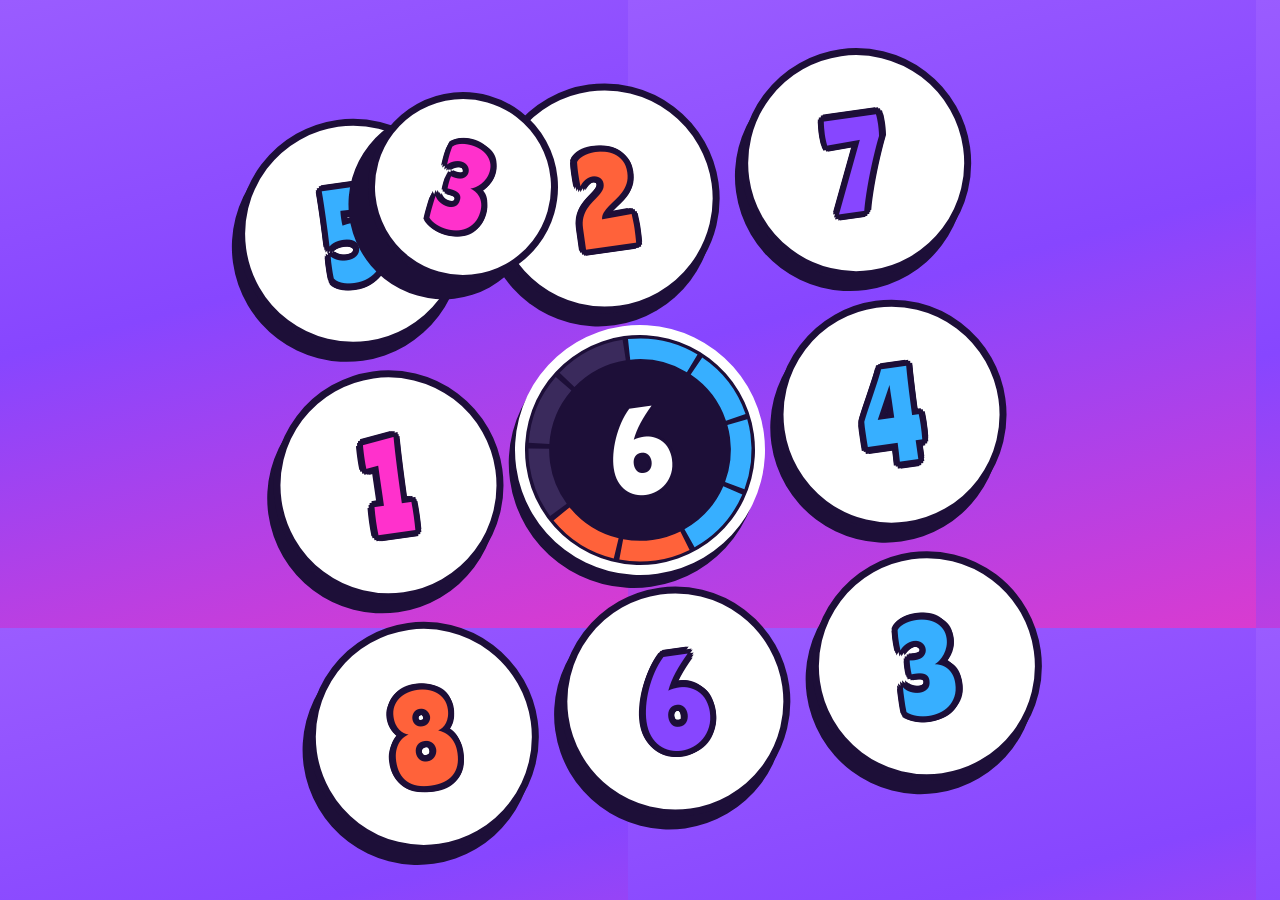
==== promo/thumbnail.html @ 8e52f936 "Add Poki build, store thumbnail and connected journey road - tools/build.js packages the game for Po" ====
<!DOCTYPE html>
<html lang="en">
<head>
    <meta charset="UTF-8">
    <!-- Store thumbnail scene. Open at 628×628 (device scale 2) and screenshot the viewport.
         Poki rules: square, full-bleed, no text, no borders, one clear subject, strong contrast. -->
    <title>Plus 9 thumbnail</title>
    <link rel="stylesheet" href="../styles.css">
    <style>
        html, body { width: 628px; height: 628px; margin: 0; padding: 0; overflow: hidden; }
        body { display: block; background: var(--bg); }
        :root { --cell: 230px; --gap: 24px; }

        /* the board, close up and slightly turned so it reads as a sticker toy */
        .board {
            position: absolute;
            left: 50%;
            top: 50%;
            transform: translate(-50%, -50%) rotate(-8deg);
        }
        .tile { cursor: default; }
        .tile, .tile:hover { transform: none; box-shadow: -8px 12px 0 var(--ink); border-width: 7px; }
        .well { box-shadow: 0 0 0 10px var(--paper), -8px 12px 0 10px var(--ink); }
        .well .well-sum { font-size: calc(var(--cell) * 0.46); margin-top: 0; }

        /* the tile in flight towards the well */
        .flying {
            position: absolute;
            left: 368px;
            top: 92px;
            width: 190px;
            height: 190px;
            font-size: 104px;
            transform: rotate(16deg);
            box-shadow: -14px 22px 0 var(--ink) !important;
            z-index: 3;
        }
    </style>
</head>
<body data-theme="grape">
    <div class="board" id="board"></div>
    <button class="tile flying" style="--tile: #ff31cc; --o: 6px">3</button>

    <script>
        // same ring drawing as the game: 9 segments, 6 filled by the tiles already played
        const board = document.getElementById('board')
        const values = [[5, '#37afff'], [2, '#ff623a'], [7, '#8746ff'], [1, '#ff31cc'], null, [4, '#37afff'], [8, '#ff623a'], [6, '#8746ff'], [3, '#37afff']]
        for (const v of values) {
            if (!v) {
                const well = document.createElement('div')
                well.className = 'well'
                const n = 9, r = 44, c = 2 * Math.PI * r, gap = 2.2, seg = c / n - gap
                const fill = ['#37afff', '#37afff', '#37afff', '#37afff', '#ff623a', '#ff623a']
                let arcs = ''
                for (let i = 0; i < n; i++) {
                    const color = fill[i] || '#3a2a5c'
                    arcs += `<circle cx="50" cy="50" r="${r}" fill="none" stroke="${color}" stroke-width="9" stroke-dasharray="${seg} ${c - seg}" stroke-dashoffset="${-(i * c / n) + c / 4 - gap / 2}" />`
                }
                well.innerHTML = `<svg class="ring" viewBox="0 0 100 100">${arcs}</svg><span class="well-sum outline">6</span>`
                board.appendChild(well)
                continue
            }
            const tile = document.createElement('button')
            tile.className = 'tile'
            tile.style.setProperty('--tile', v[1])
            tile.textContent = v[0]
            board.appendChild(tile)
        }
    </script>
</body>
</html>
---- styles.css ----
/* Fonts are bundled (SIL Open Font License, see fonts/) so the game makes no external requests.
   Baloo 2 is a variable font: one file covers weights 500–700. */
@font-face {
    font-family: 'Ranchers';
    font-style: normal;
    font-weight: 400;
    font-display: swap;
    src: url(fonts/ranchers-latin.woff2) format('woff2');
    unicode-range: U+0000-00FF, U+0131, U+0152-0153, U+02BB-02BC, U+02C6, U+02DA, U+02DC, U+0304, U+0308, U+0329, U+2000-206F, U+20AC, U+2122, U+2191, U+2193, U+2212, U+2215, U+FEFF, U+FFFD;
}
@font-face {
    font-family: 'Ranchers';
    font-style: normal;
    font-weight: 400;
    font-display: swap;
    src: url(fonts/ranchers-latin-ext.woff2) format('woff2');
    unicode-range: U+0100-02BA, U+02BD-02C5, U+02C7-02CC, U+02CE-02D7, U+02DD-02FF, U+0304, U+0308, U+0329, U+1D00-1DBF, U+1E00-1E9F, U+1EF2-1EFF, U+2020, U+20A0-20AB, U+20AD-20C4, U+2113, U+2C60-2C7F, U+A720-A7FF;
}
@font-face {
    font-family: 'Baloo 2';
    font-style: normal;
    font-weight: 500 700;
    font-display: swap;
    src: url(fonts/baloo2-latin.woff2) format('woff2');
    unicode-range: U+0000-00FF, U+0131, U+0152-0153, U+02BB-02BC, U+02C6, U+02DA, U+02DC, U+0304, U+0308, U+0329, U+2000-206F, U+20AC, U+2122, U+2191, U+2193, U+2212, U+2215, U+FEFF, U+FFFD;
}
@font-face {
    font-family: 'Baloo 2';
    font-style: normal;
    font-weight: 500 700;
    font-display: swap;
    src: url(fonts/baloo2-latin-ext.woff2) format('woff2');
    unicode-range: U+0100-02BA, U+02BD-02C5, U+02C7-02CC, U+02CE-02D7, U+02DD-02FF, U+0304, U+0308, U+0329, U+1D00-1DBF, U+1E00-1E9F, U+1EF2-1EFF, U+2020, U+20A0-20AB, U+20AD-20C4, U+2113, U+2C60-2C7F, U+A720-A7FF;
}

:root {
    --tangerine: #ff623a;
    --sky: #37afff;
    --violet: #8746ff;
    --magenta: #ff31cc;
    --ink: #1d0f38;
    --paper: #ffffff;
    --track: #e7e1f3;
    --danger: #ff3b3b;
    --gold: #ffd23f;
    --muted: #5b4d7a;
    --label-font: 'Ranchers', cursive; /* the Shuffle button's type, used for every pill label */
    --label-size: 1.25rem;

    --cell: min(26vw, 17vh, 160px);
    --gap: calc(var(--cell) * 0.1);
}

* { box-sizing: border-box; }

html { height: 100%; }

body {
    margin: 0;
    min-height: 100%;
    display: grid;
    place-items: center;
    padding: 16px;
    font-family: 'Baloo 2', system-ui, sans-serif;
    color: var(--paper);
    background: var(--bg) fixed;
    overflow-x: hidden;
}

/* themes: a fixed background per theme (unlocked with stars, see meta.js) */
[data-theme="grape"], .theme-grape { --bg: linear-gradient(165deg, #9a5cff 0%, #8746ff 45%, #d93bd0 100%); }
[data-theme="sunset"], .theme-sunset { --bg: linear-gradient(165deg, #ff8a3a 0%, #ff623a 40%, #ff31cc 100%); }
[data-theme="ocean"], .theme-ocean { --bg: linear-gradient(165deg, #37afff 0%, #3d7dff 50%, #8746ff 100%); }
[data-theme="night"], .theme-night { --bg: linear-gradient(165deg, #2b1760 0%, #1d0f38 55%, #4a1f8c 100%); }

/* cartoon ink outline used on display type */
.outline {
    font-family: 'Ranchers', cursive;
    color: var(--paper);
    text-shadow: -3px 5px 0 var(--ink), 0 3px 0 var(--ink), 3px 0 0 var(--ink), 0 -3px 0 var(--ink), -3px 0 0 var(--ink);
}

.game {
    display: flex;
    flex-direction: column;
    align-items: center;
    gap: clamp(10px, 2vh, 20px);
}

.title {
    margin: 0;
    font-size: clamp(2.8rem, min(11vw, 9vh), 5.5rem);
    font-weight: 400;
    line-height: 1;
    transform: rotate(-3deg);
}

/* ---------- HUD ---------- */

.hud {
    display: flex;
    flex-wrap: wrap;
    justify-content: center;
    gap: 10px;
}

.hud-item {
    margin: 0;
    display: flex;
    align-items: baseline;
    gap: 8px;
    padding: 2px 14px;
    font-family: var(--label-font);
    font-size: var(--label-size);
    font-weight: 400;
    color: var(--ink);
    background: var(--paper);
    border: 3px solid var(--ink);
    border-radius: 999px;
    box-shadow: -3px 4px 0 var(--ink);
}

.hud-value {
    font-family: 'Ranchers', cursive;
    color: var(--violet);
    font-size: 1.6rem;
    line-height: 1;
    min-width: 1.2ch;
    display: inline-block;
}

/* ---------- screens ---------- */

.screen {
    display: flex;
    flex-direction: column;
    align-items: center;
    gap: clamp(10px, 2vh, 18px);
    width: min(100%, 460px);
}
.screen[hidden] { display: none; }

/* a row of icon buttons with a title in the middle (game and map screens) */
.bar {
    display: grid;
    grid-template-columns: 44px 1fr 44px 44px;
    align-items: center;
    gap: 10px;
    width: 100%;
}
.map .bar { grid-template-columns: 44px 1fr auto; }

.bar-title {
    margin: 0;
    font-size: 1.9rem;
    font-weight: 400;
    line-height: 1;
    text-align: center;
    white-space: nowrap;
}

.icon-btn svg { fill: none; }
.home-btn svg, .pause-btn svg { stroke-width: 2.8; }

/* ---------- home ---------- */

.home-top {
    display: grid;
    grid-template-columns: 44px 1fr 44px;
    align-items: center;
    gap: 12px;
    width: 100%;
}
.home-top .title { text-align: center; }

.journey-card, .mode-card {
    font: inherit;
    color: var(--ink);
    background: var(--paper);
    border: 4px solid var(--ink);
    box-shadow: -4px 6px 0 var(--ink);
    cursor: pointer;
}
.journey-card:active, .mode-card:active { transform: translate(-2px, 3px); box-shadow: -2px 3px 0 var(--ink); }
.journey-card:focus-visible, .mode-card:focus-visible { outline: 3px solid var(--paper); outline-offset: 3px; }

/* the main way in: big, gold, the only element that gets this much weight */
.journey-card {
    display: grid;
    grid-template-columns: 1fr auto;
    grid-template-areas: "title stars" "sub stars";
    align-items: center;
    width: 100%;
    padding: 12px 20px;
    text-align: left;
    background: var(--gold);
    border-radius: 26px;
}
.card-title { grid-area: title; font-size: 2.3rem; line-height: 1; }
.card-sub { grid-area: sub; font-family: var(--label-font); font-size: 1.2rem; }
.card-stars {
    grid-area: stars;
    font-family: var(--label-font);
    font-size: 1.6rem;
    padding: 4px 14px;
    background: var(--paper);
    border: 3px solid var(--ink);
    border-radius: 999px;
}

.mode-cards {
    display: grid;
    grid-template-columns: repeat(3, 1fr);
    gap: 10px;
    width: 100%;
}

.mode-card {
    position: relative;
    display: flex;
    flex-direction: column;
    align-items: center;
    gap: 2px;
    padding: 10px 6px;
    border-radius: 20px;
}
.mode-name { font-family: var(--label-font); font-size: clamp(1rem, 4.6vw, var(--label-size)); line-height: 1.1; white-space: nowrap; }
.mode-info { font-size: 0.85rem; font-weight: 700; color: var(--muted); line-height: 1.2; }

/* gold dot: today's daily hasn't been played */
.mode-card.is-new::after {
    content: '';
    position: absolute;
    top: -6px;
    right: -6px;
    width: 18px;
    height: 18px;
    background: var(--gold);
    border: 3px solid var(--ink);
    border-radius: 50%;
}

.panel {
    width: 100%;
    padding: 10px 16px 12px;
    color: var(--ink);
    background: rgba(255, 255, 255, 0.92);
    border: 3px solid var(--ink);
    border-radius: 20px;
}
.panel-title { margin: 0 0 6px; font-family: var(--label-font); font-size: 1.15rem; font-weight: 400; }

.mission-list { margin: 0; padding: 0; list-style: none; display: grid; gap: 6px; }
.mission {
    display: grid;
    grid-template-columns: 1fr 64px auto;
    align-items: center;
    gap: 10px;
    font-size: 0.95rem;
    font-weight: 700;
    line-height: 1.2;
}
.mission-bar { height: 10px; background: var(--track); border: 2px solid var(--ink); border-radius: 99px; overflow: hidden; }
.mission-bar span { display: block; height: 100%; background: var(--violet); }
.mission-count { min-width: 2.6ch; font-family: var(--label-font); font-weight: 400; text-align: right; }
.mission.is-done .mission-text { color: var(--muted); text-decoration: line-through; }
.mission.is-done .mission-bar span { background: var(--gold); }
.mission.is-done .mission-count { color: #c99700; font-size: 1.2rem; }

.theme-list { display: flex; flex-wrap: wrap; gap: 8px; }
.theme-chip {
    display: flex;
    align-items: center;
    gap: 6px;
    padding: 3px 12px 3px 4px;
    font-family: var(--label-font);
    font-size: 1rem;
    color: var(--ink);
    background: var(--paper);
    border: 3px solid var(--ink);
    border-radius: 999px;
    cursor: pointer;
}
.theme-chip[aria-pressed="true"] { background: var(--gold); }
.theme-chip:disabled { cursor: default; opacity: 0.55; }
.theme-chip:focus-visible { outline: 3px solid var(--violet); outline-offset: 2px; }
.theme-swatch { width: 22px; height: 22px; background: var(--bg); border: 2px solid var(--ink); border-radius: 50%; }

/* ---------- journey map ---------- */

.map { height: calc(100vh - 32px); max-height: 900px; }
.stars-pill {
    margin: 0;
    padding: 2px 14px;
    font-family: var(--label-font);
    font-size: var(--label-size);
    color: var(--ink);
    background: var(--gold);
    border: 3px solid var(--ink);
    border-radius: 999px;
    box-shadow: -3px 4px 0 var(--ink);
}

.route {
    flex: 1;
    width: 100%;
    margin: 0;
    padding: 12px 0 24px;
    list-style: none;
    overflow-y: auto;
    scrollbar-width: none;
    display: flex;
    flex-direction: column;
    align-items: center;
    gap: 6px;
}
.route::-webkit-scrollbar { display: none; }

.stop {
    position: relative;
    display: flex;
    flex-direction: column;
    align-items: center;
    transform: translateX(var(--x));
}
/* the road between stops, drawn by drawRoad() under the nodes */
.route { position: relative; }
.road { position: absolute; top: 0; left: 0; z-index: 0; pointer-events: none; overflow: visible; }
.road path { fill: none; stroke-linecap: round; }
.road-todo { stroke: rgba(29, 15, 56, 0.4); stroke-width: 5; stroke-dasharray: 2 12; }
.road-casing { stroke: var(--ink); stroke-width: 17; }
.road-done { stroke: url(#rainbow); stroke-width: 10; }
.stop { z-index: 1; }

.node {
    display: grid;
    place-items: center;
    width: 64px;
    height: 64px;
    padding: 0;
    font-family: var(--label-font);
    font-size: 1.7rem;
    color: var(--ink);
    background: var(--paper);
    border: 4px solid var(--ink);
    border-radius: 50%;
    box-shadow: -3px 5px 0 var(--ink);
    cursor: pointer;
}
.node .outline { --o: 2px; }
.node.is-done { background: var(--violet); }
.node.is-current { width: 76px; height: 76px; background: var(--gold); box-shadow: 0 0 0 5px var(--paper), -3px 5px 0 5px var(--ink); }
.node:disabled { cursor: default; color: var(--muted); background: #cfc6e4; box-shadow: none; }
.node svg { width: 26px; height: 26px; fill: none; stroke: var(--muted); stroke-width: 2.6; stroke-linejoin: round; }
.node:focus-visible { outline: 3px solid var(--paper); outline-offset: 4px; }
.node-stars { min-height: 1.3em; font-size: 1.05rem; letter-spacing: 0.05em; color: var(--gold); text-shadow: 0 1px 0 var(--ink), 1px 0 0 var(--ink), -1px 0 0 var(--ink), 0 -1px 0 var(--ink); }

/* ---------- coach tips and toasts ---------- */

.coach {
    margin: 0;
    max-width: 34ch;
    padding: 8px 16px;
    font-weight: 700;
    line-height: 1.3;
    text-align: center;
    color: var(--ink);
    background: var(--paper);
    border: 3px solid var(--ink);
    border-radius: 18px;
    box-shadow: -3px 4px 0 var(--ink);
}
.coach[hidden] { display: none; }

/* suggested tile in the tutorial: a steady gold ring, no looping motion */
.tile.hint { box-shadow: 0 0 0 6px var(--gold), -4px 6px 0 6px var(--ink); }

.toast {
    position: fixed;
    top: 12px;
    left: 50%;
    z-index: 30;
    width: max-content;
    max-width: calc(100vw - 32px);
    margin: 0;
    padding: 8px 18px;
    font-weight: 700;
    color: var(--ink);
    background: var(--gold);
    border: 3px solid var(--ink);
    border-radius: 999px;
    box-shadow: -3px 4px 0 var(--ink);
    transform: translateX(-50%);
}
.toast[hidden] { display: none; }
.toast.pop-in { animation: toast-in 260ms cubic-bezier(.3, 1.6, .5, 1); }
@keyframes toast-in { from { transform: translate(-50%, -20px) scale(0.8); opacity: 0; } }

/* ---------- board ---------- */

.board {
    display: grid;
    grid-template-columns: repeat(3, var(--cell));
    grid-template-rows: repeat(3, var(--cell));
    gap: var(--gap);
    touch-action: none;
}

.tile {
    --tile: var(--violet);
    appearance: none;
    padding: 0;
    font-family: 'Ranchers', cursive;
    font-size: calc(var(--cell) * 0.5);
    line-height: 1;
    color: var(--tile);
    background: var(--paper);
    border: 4px solid var(--ink);
    border-radius: 50%;
    box-shadow: -4px 6px 0 var(--ink);
    --o: calc(var(--cell) * 0.028); /* outline thickness, see the round outline rule */
    cursor: grab;
    user-select: none;
    -webkit-user-select: none;
    -webkit-tap-highlight-color: transparent;
    transition: transform 120ms ease, box-shadow 120ms ease;
}

.tile.is-wide { font-size: calc(var(--cell) * 0.4); letter-spacing: -0.04em; }

.tile:hover { transform: translate(1px, -2px); box-shadow: -5px 8px 0 var(--ink); }
.tile:active { transform: translate(-2px, 3px); box-shadow: -2px 3px 0 var(--ink); }
.tile:focus-visible { outline: 4px solid var(--paper); outline-offset: 4px; }

.tile.lifted { opacity: 0.25; box-shadow: none; transform: none; }

.ghost {
    position: fixed;
    margin: 0;
    z-index: 10;
    pointer-events: none;
    cursor: grabbing;
    box-shadow: -8px 14px 0 var(--ink);
    transition: none;
}

.pop-in { animation: pop-in 260ms cubic-bezier(.3, 1.6, .5, 1); }

@keyframes pop-in {
    from { transform: scale(0.4); }
    to { transform: scale(1); }
}

/* Round outline for numbers. -webkit-text-stroke draws mitred (spiky) corners and
   CSS can't change its line join, so the outline is 16 unblurred shadows on a circle
   of radius --o instead. */
.tile, .next-tile, .mini-tile, .lu-new {
    text-shadow:
        var(--o) 0 0 var(--ink),
        calc(var(--o) * 0.924) calc(var(--o) * 0.383) 0 var(--ink),
        calc(var(--o) * 0.707) calc(var(--o) * 0.707) 0 var(--ink),
        calc(var(--o) * 0.383) calc(var(--o) * 0.924) 0 var(--ink),
        0 var(--o) 0 var(--ink),
        calc(var(--o) * -0.383) calc(var(--o) * 0.924) 0 var(--ink),
        calc(var(--o) * -0.707) calc(var(--o) * 0.707) 0 var(--ink),
        calc(var(--o) * -0.924) calc(var(--o) * 0.383) 0 var(--ink),
        calc(var(--o) * -1) 0 0 var(--ink),
        calc(var(--o) * -0.924) calc(var(--o) * -0.383) 0 var(--ink),
        calc(var(--o) * -0.707) calc(var(--o) * -0.707) 0 var(--ink),
        calc(var(--o) * -0.383) calc(var(--o) * -0.924) 0 var(--ink),
        0 calc(var(--o) * -1) 0 var(--ink),
        calc(var(--o) * 0.383) calc(var(--o) * -0.924) 0 var(--ink),
        calc(var(--o) * 0.707) calc(var(--o) * -0.707) 0 var(--ink),
        calc(var(--o) * 0.924) calc(var(--o) * -0.383) 0 var(--ink);
}

/* ---------- the well ---------- */

.well {
    position: relative;
    display: grid;
    place-items: center;
    background: var(--ink);
    border-radius: 50%;
    transition: transform 150ms ease;
}

.well.is-target { transform: scale(1.08); }

.ring {
    position: absolute;
    inset: 0;
    width: 100%;
    height: 100%;
}

.seg {
    fill: none;
    stroke: #3a2a5c;
    stroke-width: 9;
    stroke-linecap: butt;
    transition: stroke 200ms ease;
}

.well-sum {
    grid-area: 1 / 1;
    font-size: calc(var(--cell) * 0.42);
    line-height: 1;
    margin-top: -0.15em;
}

.well-label {
    grid-area: 1 / 1;
    align-self: end;
    margin-bottom: 15%;
    font-family: var(--label-font);
    font-size: calc(var(--cell) * 0.13);
    font-weight: 400;
    max-width: 72%;
    text-align: center;
    line-height: 1.1;
    white-space: nowrap;
    color: var(--paper);
}

/* empty well: the target itself is the big number, in gold, with "Make" above it */
.well.is-empty .well-sum {
    color: var(--gold);
    margin-top: 0.12em;
}

.well.is-empty .well-label {
    align-self: start;
    margin: 15% 0 0;
    font-size: calc(var(--cell) * 0.13);
}

.target-pop { animation: target-pop 700ms cubic-bezier(.3, 1.6, .5, 1); }
@keyframes target-pop {
    0% { transform: scale(0.5); box-shadow: 0 0 0 0 var(--gold); }
    40% { transform: scale(1.25) rotate(-6deg); box-shadow: 0 0 0 12px var(--gold); }
    100% { transform: scale(1); box-shadow: 0 0 0 0 transparent; }
}

.seg.intro { animation: seg-in 500ms ease both; }
@keyframes seg-in {
    0% { stroke: #3a2a5c; }
    40% { stroke: var(--gold); }
}

/* ---------- level-up card ---------- */

.board { position: relative; }

.levelup {
    position: absolute;
    inset: 12% 4%;
    z-index: 5;
    display: flex;
    flex-direction: column;
    align-items: center;
    justify-content: center;
    gap: 2px;
    text-align: center;
    color: var(--ink);
    background: var(--paper);
    border: 5px solid var(--ink);
    border-radius: 32px;
    box-shadow: -8px 12px 0 var(--ink);
    transform: rotate(-3deg);
    pointer-events: none;
}
.levelup[hidden] { display: none; }
.levelup p { margin: 0; }

.levelup-title {
    font-size: calc(var(--cell) * 0.4);
    line-height: 1;
    color: var(--violet);
}

.levelup-target {
    display: flex;
    align-items: center;
    gap: calc(var(--cell) * 0.12);
    font-family: 'Ranchers', cursive;
    line-height: 1;
}

.lu-old {
    position: relative;
    font-size: calc(var(--cell) * 0.45);
    color: #b9b0cc;
}
/* hand-drawn strike through the old target */
.lu-old::after {
    content: '';
    position: absolute;
    left: -12%;
    right: -12%;
    top: 50%;
    height: 0.09em;
    background: var(--danger);
    border-radius: 99px;
    transform: rotate(-14deg) scaleX(0);
    animation: strike 250ms 450ms ease-out forwards;
}

.lu-arrow { font-size: calc(var(--cell) * 0.32); color: var(--ink); }

.lu-new {
    font-size: calc(var(--cell) * 0.85);
    color: var(--gold);
    --o: calc(var(--cell) * 0.03);
    animation: new-target 600ms 650ms cubic-bezier(.3, 1.8, .5, 1) both;
}

.levelup-note {
    font-size: calc(var(--cell) * 0.12);
    font-weight: 700;
    color: var(--muted);
}

.levelup.is-showing { animation: card-in 420ms cubic-bezier(.3, 1.5, .5, 1) both, card-out 220ms 1480ms ease-in forwards; }

@keyframes card-in {
    from { opacity: 0; transform: scale(0.3) rotate(-14deg); }
    to { opacity: 1; transform: scale(1) rotate(-3deg); }
}
@keyframes card-out {
    to { opacity: 0; transform: scale(1.1) rotate(-3deg); }
}
@keyframes strike {
    to { transform: rotate(-14deg) scaleX(1); }
}
@keyframes new-target {
    from { opacity: 0; transform: scale(0.2) rotate(20deg); }
    to { opacity: 1; transform: scale(1) rotate(0); }
}

.well.is-stuck { box-shadow: 0 0 0 5px var(--paper); }

.well.is-over .seg.on { stroke: var(--danger) !important; }

.match { animation: match 450ms ease; }
@keyframes match {
    0% { transform: scale(1); }
    35% { transform: scale(1.18) rotate(-6deg); box-shadow: 0 0 0 10px var(--paper); }
    100% { transform: scale(1); box-shadow: 0 0 0 0 transparent; }
}

.shake { animation: shake 400ms ease; }
@keyframes shake {
    20% { transform: translateX(-8px) rotate(-4deg); }
    40% { transform: translateX(7px) rotate(3deg); }
    60% { transform: translateX(-5px) rotate(-2deg); }
    80% { transform: translateX(3px); }
}

.bump { animation: bump 300ms ease; }
@keyframes bump {
    40% { transform: scale(1.45) rotate(-8deg); }
}

/* ---------- next tile, clock, shuffle ---------- */

.actions {
    display: flex;
    align-items: center;
    gap: 10px;
}

.next, .clock {
    margin: 0;
    display: flex;
    align-items: center;
    gap: 8px;
    padding: 2px 6px 2px 14px;
    font-family: var(--label-font);
    font-size: var(--label-size);
    font-weight: 400;
    color: var(--ink);
    background: var(--paper);
    border: 3px solid var(--ink);
    border-radius: 999px;
    box-shadow: -3px 4px 0 var(--ink);
}

.next-tile {
    --tile: var(--violet);
    display: grid;
    place-items: center;
    width: 2.1rem;
    height: 2.1rem;
    font-family: 'Ranchers', cursive;
    font-size: 1.25rem;
    color: var(--tile);
    --o: 2px;
    border: 2px solid var(--ink);
    border-radius: 50%;
}

.clock { padding: 2px 14px; }
.clock[hidden] { display: none; }
.clock span {
    font-family: 'Ranchers', cursive;
    font-size: 1.5rem;
    line-height: 1.4;
    min-width: 3ch;
    text-align: center;
    font-variant-numeric: tabular-nums;
}
.clock.is-low { color: var(--paper); background: var(--danger); }

.shuffle {
    display: flex;
    align-items: center;
    gap: 8px;
    font: inherit;
    font-family: var(--label-font);
    font-size: var(--label-size);
    padding: 2px 6px 2px 16px;
    color: var(--paper);
    background: var(--violet);
    border: 3px solid var(--ink);
    border-radius: 999px;
    box-shadow: -3px 4px 0 var(--ink);
    cursor: pointer;
}

.shuffle-badge {
    display: grid;
    place-items: center;
    min-width: 2.1rem;
    height: 2.1rem;
    padding: 0 6px;
    color: var(--ink);
    background: var(--paper);
    border: 2px solid var(--ink);
    border-radius: 999px;
}

/* paid shuffle: the badge shows the price in points */
.shuffle-badge.is-cost {
    font-size: 1.05rem;
    background: var(--gold);
}

.shuffle:active:not(:disabled) { transform: translate(-2px, 3px); box-shadow: -1px 2px 0 var(--ink); }
.shuffle:focus-visible { outline: 3px solid var(--paper); outline-offset: 3px; }
.shuffle:disabled { cursor: not-allowed; background: #9a8fb3; }

/* bank: end the game and keep the points (offered only when stuck with no free shuffle) */
.bank {
    display: flex;
    align-items: center;
    gap: 8px;
    font-family: var(--label-font);
    font-size: var(--label-size);
    padding: 2px 6px 2px 16px;
    color: var(--ink);
    background: var(--gold);
    border: 3px solid var(--ink);
    border-radius: 999px;
    box-shadow: -3px 4px 0 var(--ink);
    cursor: pointer;
}

.bank-badge {
    display: grid;
    place-items: center;
    min-width: 2.1rem;
    height: 2.1rem;
    padding: 0 6px;
    background: var(--paper);
    border: 2px solid var(--ink);
    border-radius: 999px;
}

.bank:active { transform: translate(-2px, 3px); box-shadow: -1px 2px 0 var(--ink); }
.bank:focus-visible { outline: 3px solid var(--paper); outline-offset: 3px; }

/* rewarded ad: optional, beside or after the standard choices, never larger and never green */
.reward {
    display: flex;
    align-items: center;
    gap: 6px;
    font-family: var(--label-font);
    font-size: var(--label-size);
    padding: 2px 14px;
    color: var(--ink);
    background: var(--paper);
    border: 3px solid var(--ink);
    border-radius: 999px;
    box-shadow: -3px 4px 0 var(--ink);
    cursor: pointer;
}
.reward:active:not(:disabled) { transform: translate(-2px, 3px); box-shadow: -1px 2px 0 var(--ink); }
.reward:focus-visible { outline: 3px solid var(--paper); outline-offset: 3px; }
.reward:disabled { cursor: wait; opacity: 0.6; }

/* these pills set display, which would otherwise override the hidden attribute */
.next[hidden], .bank[hidden], .reward[hidden] { display: none; }

/* while a portal ad plays, the game takes no input */
body.is-ad .game { pointer-events: none; }

/* local ?testads mode only */
.test-ad {
    position: fixed;
    inset: 0;
    z-index: 100;
    display: grid;
    place-items: center;
    font-family: var(--label-font);
    font-size: 3rem;
    color: var(--paper);
    background: rgba(0, 0, 0, 0.85);
}

.nudge { animation: nudge 900ms ease-in-out infinite; }
@keyframes nudge {
    50% { transform: scale(1.12) rotate(-3deg); }
}

/* points / time bonus that rise from where they were earned */
.float {
    position: fixed;
    z-index: 20;
    pointer-events: none;
    font-size: 2.2rem;
    transform: translate(-50%, -50%);
    animation: float 800ms ease-out forwards;
}
.float.is-cost { color: var(--gold); font-size: 1.8rem; }
@keyframes float {
    from { opacity: 1; transform: translate(-50%, -20%) scale(0.6); }
    30% { transform: translate(-50%, -80%) scale(1.15); }
    to { opacity: 0; transform: translate(-50%, -160%) scale(1); }
}

/* ---------- header buttons ---------- */


.icon-btn {
    display: grid;
    place-items: center;
    width: 44px;
    height: 44px;
    padding: 0;
    font-family: 'Ranchers', cursive;
    font-size: 1.6rem;
    color: var(--ink);
    background: var(--paper);
    border: 3px solid var(--ink);
    border-radius: 50%;
    box-shadow: -3px 4px 0 var(--ink);
    cursor: pointer;
}
.icon-btn:active { transform: translate(-2px, 3px); box-shadow: -1px 2px 0 var(--ink); }
.icon-btn:focus-visible { outline: 3px solid var(--paper); outline-offset: 3px; }

.icon-btn svg {
    width: 24px;
    height: 24px;
    fill: none;
    stroke: var(--ink);
    stroke-width: 2.4;
    stroke-linecap: round;
    stroke-linejoin: round;
}
.icon-btn .speaker { fill: var(--ink); }
.icon-btn .cross { display: none; stroke: var(--danger); }
.icon-btn[aria-pressed="false"] .waves { display: none; }
.icon-btn[aria-pressed="false"] .cross { display: inline; }

/* ---------- dialogs ---------- */

.sheet {
    width: min(360px, calc(100vw - 32px));
    max-height: calc(100vh - 32px);
    padding: 28px 24px 24px;
    text-align: center;
    color: var(--ink);
    background: var(--paper);
    border: 4px solid var(--ink);
    border-radius: 28px;
    box-shadow: -6px 10px 0 var(--ink);
}

/* sheets still scroll on short screens, but without a visible scrollbar */
.sheet { scrollbar-width: none; }
.sheet::-webkit-scrollbar { display: none; }

.sheet::backdrop { background: rgba(29, 15, 56, 0.55); }
.sheet[open] { animation: pop-in 300ms cubic-bezier(.3, 1.6, .5, 1); }

.sheet-title {
    margin: 0 0 8px;
    font-size: 2.6rem;
    font-weight: 400;
    line-height: 1.1;
    color: var(--violet);
}

.over-title { color: var(--tangerine); }
.over-title.is-banked { color: var(--gold); }
.over-reason { margin: 0 0 12px; font-size: 1.1rem; line-height: 1.35; }
.over-score { margin: 0; font-size: 1.2rem; }
.over-stats { margin: 0 0 20px; font-size: 1rem; color: var(--muted); }
/* daily result: share grid, streak and countdown */
.daily-result { margin: 0 0 16px; }
.daily-result[hidden] { display: none; }
.daily-result p { margin: 0 0 6px; }

.daily-grid {
    font-size: 1.35rem;
    letter-spacing: 0.08em;
    line-height: 1.4;
    white-space: pre-line; /* two rows of six, same as the shared text */
}

.daily-streak { font-weight: 700; }
.daily-next { font-size: 0.95rem; color: var(--muted); }

.btn.btn-share {
    margin-top: 8px;
    color: var(--ink);
    background: var(--gold);
}

.over-score strong { font-family: 'Ranchers', cursive; font-weight: 400; font-size: 2rem; }

/* how to play */
.help { width: min(440px, calc(100vw - 32px)); }

.rules {
    margin: 12px 0 16px;
    padding: 0;
    list-style: none;
    display: grid;
    gap: 12px;
    text-align: left;
}

.rules li {
    display: grid;
    grid-template-columns: 40px 1fr;
    gap: 12px;
    align-items: start;
}

.rules p { margin: 0; font-size: 0.98rem; line-height: 1.4; }
.rules strong { display: block; font-size: 1.05rem; line-height: 1.3; }

.rule-icon {
    display: grid;
    place-items: center;
    width: 40px;
    height: 40px;
    font-family: 'Ranchers', cursive;
    font-size: 1.3rem;
    color: var(--paper);
    background: var(--violet);
    border: 3px solid var(--ink);
    border-radius: 50%;
}
.rule-icon.is-danger { background: var(--danger); }
.rule-icon.is-gold { color: var(--ink); background: var(--gold); }
.rule-icon:has(.mini-tile) { background: var(--paper); }

.mini-tile { --o: 2px; color: var(--sky); }
.mini-tile.is-next { color: var(--magenta); }

.keys { margin: 0 0 20px; font-size: 0.9rem; color: var(--muted); line-height: 1.8; }

kbd {
    font: inherit;
    font-weight: 700;
    padding: 1px 7px;
    color: var(--ink);
    border: 2px solid var(--ink);
    border-bottom-width: 3px;
    border-radius: 6px;
}

/* result extras: stars, record comparison, daily par */
.result-stars { margin: 4px 0 6px; font-size: 3rem; line-height: 1; letter-spacing: 0.08em; }
.result-stars[hidden] { display: none; }
.result-stars span { display: inline-block; color: #e2dcef; text-shadow: none; }
.result-stars span.is-on {
    color: var(--gold);
    text-shadow: 0 2px 0 var(--ink), 2px 0 0 var(--ink), -2px 0 0 var(--ink), 0 -2px 0 var(--ink);
    animation: star-in 420ms cubic-bezier(.3, 1.8, .5, 1) both;
}
@keyframes star-in { from { transform: scale(0) rotate(-40deg); } }

.compare { display: grid; gap: 4px; margin: 0 0 16px; }
.compare[hidden] { display: none; }
.compare-bar { height: 12px; background: var(--track); border: 2px solid var(--ink); border-radius: 99px; overflow: hidden; }
.compare-fill { display: block; height: 100%; background: var(--violet); }
.compare.is-record .compare-fill { background: var(--gold); }
.compare-text { font-size: 0.95rem; font-weight: 700; color: var(--muted); }
.compare.is-record .compare-text { color: var(--ink); }

.daily-par { font-weight: 700; }
.daily-par.is-beaten { color: #b88600; }

.sheet-actions { display: flex; flex-wrap: wrap; justify-content: center; gap: 10px; }
.btn.btn-quiet { color: var(--ink); background: var(--paper); }
.btn[hidden] { display: none; }

.intro-goal { margin: 0 0 12px; font-size: 1.15rem; font-weight: 700; }
.star-goals { margin: 0 0 18px; padding: 0; list-style: none; display: grid; gap: 6px; text-align: left; }
.star-goals li { display: grid; grid-template-columns: 3.4em 1fr; align-items: center; gap: 8px; padding: 6px 12px; background: var(--track); border-radius: 12px; font-weight: 700; }
.star-goals li.is-earned { background: #fff1c2; }
.goal-stars { color: var(--gold); text-shadow: 0 1px 0 var(--ink), 1px 0 0 var(--ink), -1px 0 0 var(--ink), 0 -1px 0 var(--ink); }

.float.is-combo { color: var(--gold); font-size: 2.4rem; }

.btn {
    font: inherit;
    font-family: 'Ranchers', cursive;
    font-size: 1.5rem;
    padding: 8px 28px;
    color: var(--paper);
    background: var(--violet);
    border: 3px solid var(--ink);
    border-radius: 999px;
    box-shadow: -3px 5px 0 var(--ink);
    cursor: pointer;
}
.btn:active { transform: translate(-2px, 3px); box-shadow: -1px 2px 0 var(--ink); }
.btn:focus-visible { outline: 3px solid var(--sky); outline-offset: 3px; }

/* narrow phones: keep score, level and best on one row even with 4-digit scores */
@media (max-width: 420px) {
    .hud { gap: 6px; }
    .hud-item { gap: 5px; padding: 2px 9px; font-size: 1.1rem; }
    .hud-value { font-size: 1.4rem; min-width: 0; }

    /* the actions row can hold clock + shuffle + bank with big numbers */
    .actions { gap: 6px; flex-wrap: wrap; justify-content: center; }
    .next, .shuffle, .bank, .reward { gap: 5px; padding-left: 10px; font-size: 1.1rem; }
    .clock { padding: 2px 10px; }
    .clock span { font-size: 1.3rem; }
    .next-tile, .shuffle-badge, .bank-badge { min-width: 1.9rem; height: 1.9rem; }
    .next-tile { width: 1.9rem; }
}

/* Landscape and short (portal frames are 16:9, e.g. 640×360 to 1031×580, and phones held
   sideways). Game: three columns, the board in the middle as big as the height allows.
   Home: two columns. */
@media (min-aspect-ratio: 4/3) and (max-height: 640px) {
    :root { --cell: min(27vh, 20vw, 170px); }

    body { padding: 12px 16px; }

    .game {
        display: grid;
        width: 100%;
        max-width: none;
        grid-template-columns: 1fr auto 1fr;
        grid-template-areas:
            "bar   board actions"
            "hud   board actions"
            "coach board actions";
        grid-template-rows: auto auto 1fr;
        align-items: start;
        justify-items: center;
        column-gap: clamp(16px, 4vw, 48px);
        row-gap: 12px;
    }

    /* the side column is narrow: the title on its own row, the icons below it */
    .game-bar {
        grid-area: bar;
        width: auto;
        grid-template-columns: repeat(3, 44px);
        grid-template-areas: "title title title" "home pause sound";
        justify-content: center;
        gap: 6px 10px;
    }
    .game-bar .bar-title { grid-area: title; font-size: clamp(1.4rem, 6vh, 2rem); }
    .game-bar .home-btn { grid-area: home; }
    .game-bar .pause-btn { grid-area: pause; }
    .game-bar .sound-btn { grid-area: sound; }

    .board { grid-area: board; align-self: center; }

    .hud {
        grid-area: hud;
        flex-direction: column;
        align-items: stretch;
        gap: 8px;
    }
    .hud-item { justify-content: space-between; }

    .coach { grid-area: coach; max-width: 22ch; font-size: 0.95rem; }

    .actions {
        grid-area: actions;
        align-self: center;
        flex-direction: column;
        align-items: stretch;
        gap: 12px;
    }
    .actions > * { justify-content: space-between; }

    /* one line per label; the rewarded button must never be taller than Shuffle or Bank */
    .hud-item, .actions > * { white-space: nowrap; }

    .home {
        display: grid;
        width: min(100%, 900px);
        max-width: none;
        grid-template-columns: 1fr 1fr;
        grid-template-areas:
            "top     missions"
            "journey missions"
            "modes   themes";
        align-items: start;
        gap: 12px 24px;
    }
    .home-top { grid-area: top; }
    .journey-card { grid-area: journey; }
    .mode-cards { grid-area: modes; }
    .missions { grid-area: missions; }
    .themes { grid-area: themes; }
    .home .title { font-size: clamp(2.2rem, 10vh, 3.6rem); }

    .map { height: calc(100vh - 24px); }
}

/* the smallest portal frame (640×360) and phones held sideways */
@media (min-aspect-ratio: 4/3) and (max-height: 420px) {
    :root { --label-size: 1rem; }
    .game { row-gap: 6px; }
    .icon-btn { width: 34px; height: 34px; font-size: 1.2rem; }
    .icon-btn svg { width: 18px; height: 18px; }
    .game-bar { grid-template-columns: repeat(3, 34px); }
    .hud { gap: 5px; }
    .hud-item { padding: 0 10px; }
    .hud-value { font-size: 1.2rem; }
    .actions { gap: 8px; }
    .next-tile, .shuffle-badge, .bank-badge { min-width: 1.7rem; height: 1.7rem; }
    .next-tile { width: 1.7rem; font-size: 1rem; }
    .coach { font-size: 0.85rem; padding: 6px 10px; }

    .home { gap: 8px 20px; }
    .home-top { grid-template-columns: 34px 1fr 34px; }
    .journey-card { padding: 6px 14px; }
    .card-title { font-size: 1.8rem; }
    .mode-card { padding: 6px 4px; }
    .panel { padding: 6px 12px 8px; }
    .mission { font-size: 0.85rem; }
}

@media (prefers-reduced-motion: reduce) {
    *, *::before, *::after {
        animation-duration: 1ms !important;
        animation-iteration-count: 1 !important;
        transition-duration: 1ms !important;
    }
}
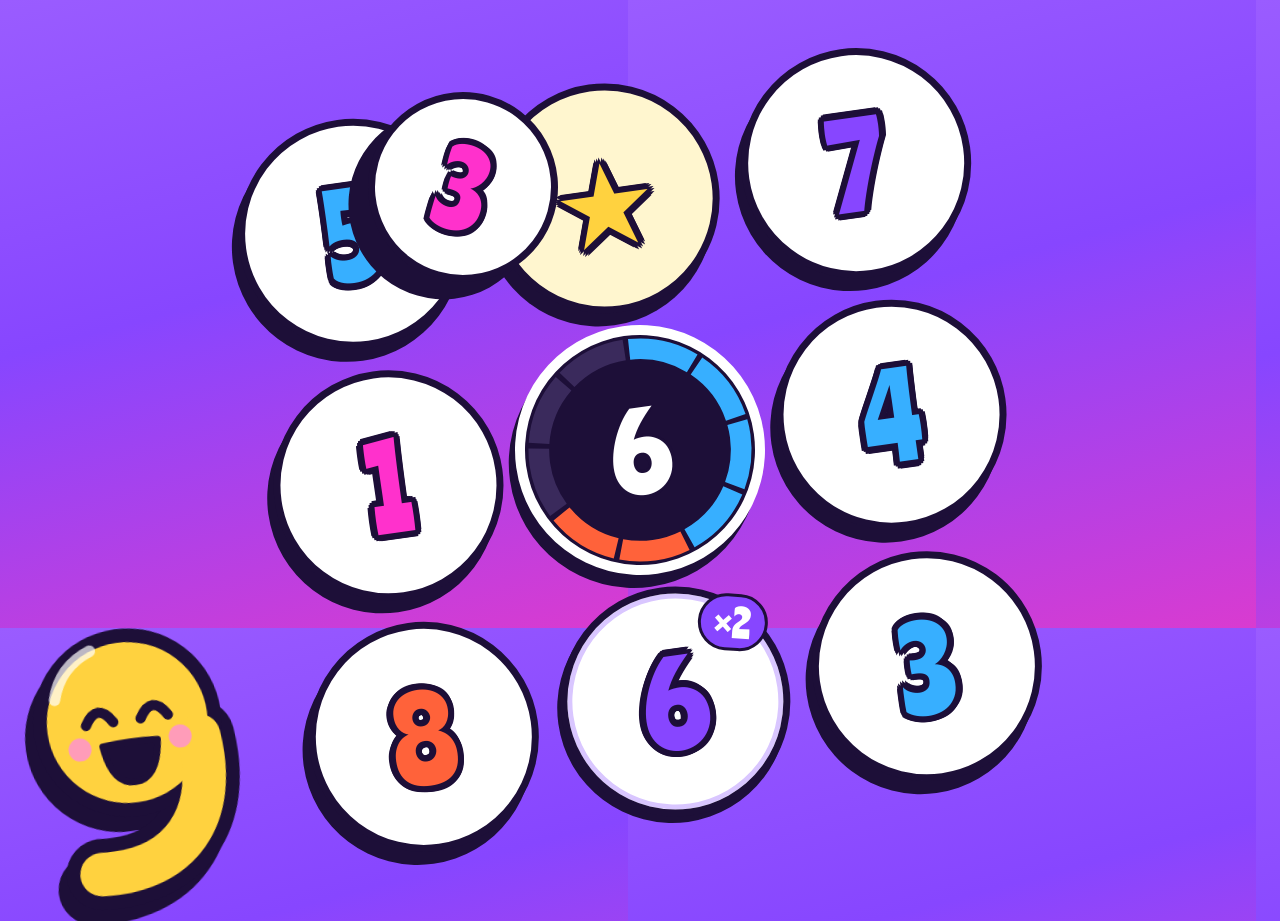
==== commit b0b88b92: "Add special tiles, frozen obstacles, Nine the mascot and confetti Gameplay - Wild tiles finish any s" ====
--- a/promo/thumbnail.html
+++ b/promo/thumbnail.html
@@ -35,16 +35,30 @@
             box-shadow: -14px 22px 0 var(--ink) !important;
             z-index: 3;
         }
+
+        /* Nine cheering in the corner: the face of the game */
+        .thumb-mascot {
+            position: absolute;
+            left: 18px;
+            bottom: -6px;
+            width: 230px;
+            height: 285px;
+            z-index: 5;
+            transform: rotate(-8deg);
+            filter: drop-shadow(-10px 14px 0 var(--ink));
+        }
     </style>
 </head>
 <body data-theme="grape">
     <div class="board" id="board"></div>
     <button class="tile flying" style="--tile: #ff31cc; --o: 6px">3</button>
+    <span class="mascot thumb-mascot"></span>
 
+    <script src="../mascot.js"></script>
     <script>
         // same ring drawing as the game: 9 segments, 6 filled by the tiles already played
         const board = document.getElementById('board')
-        const values = [[5, '#37afff'], [2, '#ff623a'], [7, '#8746ff'], [1, '#ff31cc'], null, [4, '#37afff'], [8, '#ff623a'], [6, '#8746ff'], [3, '#37afff']]
+        const values = [[5, '#37afff'], ['★', '#ffd23f', 'is-wild'], [7, '#8746ff'], [1, '#ff31cc'], null, [4, '#37afff'], [8, '#ff623a'], [6, '#8746ff', 'is-double'], [3, '#37afff']]
         for (const v of values) {
             if (!v) {
                 const well = document.createElement('div')
@@ -64,8 +78,13 @@
             tile.className = 'tile'
             tile.style.setProperty('--tile', v[1])
             tile.textContent = v[0]
+            if (v[2]) tile.classList.add(v[2])
+            if (v[2] === 'is-double') tile.insertAdjacentHTML('beforeend', '<span class="tile-badge">×2</span>')
             board.appendChild(tile)
         }
+        mascot.mount()
+        mascot.mood('cheer', { hold: true })
+        document.querySelectorAll('.mascot').forEach(el => el.classList.remove('m-cheer')) // a still pose
     </script>
 </body>
 </html>
--- a/styles.css
+++ b/styles.css
@@ -1048,6 +1048,123 @@
     .next-tile { width: 1.9rem; }
 }
 
+/* ---------- special tiles ---------- */
+
+/* wild: a gold star that finishes any sum */
+.tile.is-wild { background: #fff6cf; }
+/* ×2: a badge on the tile's corner */
+.tile { position: relative; }
+.tile-badge {
+    position: absolute;
+    top: 4%;
+    right: 2%;
+    padding: 0 0.35em;
+    font-family: var(--label-font);
+    font-size: calc(var(--cell) * 0.17);
+    line-height: 1.3;
+    color: var(--paper);
+    text-shadow: none;
+    background: var(--violet);
+    border: 3px solid var(--ink);
+    border-radius: 999px;
+    transform: rotate(12deg);
+}
+.tile.is-double { box-shadow: -4px 6px 0 var(--ink), inset 0 0 0 5px #d9c6ff; }
+
+/* frozen: an icy glaze over the number, and the sums left to thaw */
+.tile.is-frozen {
+    cursor: not-allowed;
+    color: #9fb4d6;
+    background: linear-gradient(160deg, #e9f6ff 0%, #bfe3ff 55%, #9fd0ff 100%);
+    box-shadow: -4px 6px 0 var(--ink), inset 0 0 0 6px rgba(255, 255, 255, 0.7);
+}
+.tile.is-frozen::after {
+    content: '';
+    position: absolute;
+    inset: 16% auto auto 16%;
+    width: 22%;
+    height: 10%;
+    background: rgba(255, 255, 255, 0.85);
+    border-radius: 99px;
+    transform: rotate(-40deg); /* the glare sits top-left, away from the ×2 badge */
+}
+.tile-ice {
+    position: absolute;
+    bottom: 4%;
+    left: 50%;
+    min-width: 1.6em;
+    padding: 0 0.3em;
+    font-family: var(--label-font);
+    font-size: calc(var(--cell) * 0.15);
+    line-height: 1.35;
+    color: var(--ink);
+    text-shadow: none;
+    background: var(--paper);
+    border: 3px solid var(--ink);
+    border-radius: 999px;
+    transform: translateX(-50%);
+}
+.tile.is-frozen:hover, .tile.is-frozen:active { transform: none; }
+
+/* ---------- Nine, the mascot ---------- */
+
+.mascot { --m-fill: var(--gold); display: inline-block; flex: none; line-height: 0; }
+.mascot-art { width: 100%; height: 100%; overflow: visible; }
+.mascot-game { width: 52px; height: 64px; }
+
+/* the title: "Plus" and Nine standing in for the 9 */
+.title { display: inline-flex; align-items: flex-end; justify-content: center; gap: 0.08em; }
+.mascot-title { width: 0.95em; height: 1.18em; margin-bottom: -0.1em; filter: drop-shadow(-0.05em 0.07em 0 var(--ink)); }
+
+/* expressions: every face part is hidden unless the mood shows it */
+.mascot .m-face > * { display: none; }
+.mascot[data-mood="idle"] :is(.m-eyes-open, .m-mouth-smile),
+.mascot[data-mood="happy"] :is(.m-eyes-happy, .m-mouth-big, .m-cheeks),
+.mascot[data-mood="cheer"] :is(.m-eyes-happy, .m-mouth-open, .m-cheeks),
+.mascot[data-mood="worried"] :is(.m-eyes-open, .m-brows, .m-mouth-wavy),
+.mascot[data-mood="sad"] :is(.m-eyes-sad, .m-mouth-frown) { display: inline; }
+.mascot.m-blink .m-eyes-open { display: none; }
+.mascot.m-blink[data-mood="idle"] .m-eyes-blink,
+.mascot.m-blink[data-mood="worried"] .m-eyes-blink { display: inline; }
+
+/* motion only in answer to play */
+.mascot .mascot-art { transform-origin: 50% 100%; }
+.mascot.m-hop .mascot-art { animation: m-hop 320ms ease; }
+.mascot.m-cheer .mascot-art { animation: m-cheer 900ms ease; }
+.mascot.m-droop .mascot-art { animation: m-droop 700ms ease forwards; }
+.mascot.m-shiver .mascot-art { animation: m-shiver 500ms ease; }
+@keyframes m-hop { 40% { transform: translateY(-14%) scale(1.04, 0.96); } }
+@keyframes m-cheer {
+    20% { transform: translateY(-22%) rotate(-10deg); }
+    45% { transform: translateY(0) rotate(8deg) scale(1.06); }
+    70% { transform: translateY(-10%) rotate(-5deg); }
+}
+@keyframes m-droop { to { transform: scale(1.04, 0.9) rotate(-4deg); } }
+@keyframes m-shiver {
+    25% { transform: translateX(-4%); }
+    50% { transform: translateX(4%); }
+    75% { transform: translateX(-2%); }
+}
+
+/* ---------- confetti ---------- */
+
+.confetti {
+    position: fixed;
+    z-index: 40;
+    width: 10px;
+    height: 14px;
+    margin: -7px 0 0 -5px;
+    pointer-events: none;
+    border: 2px solid var(--ink);
+    border-radius: 2px;
+    animation: confetti 1s cubic-bezier(.15, .7, .35, 1) forwards;
+}
+@keyframes confetti {
+    from { transform: translate(0, 0) rotate(0); opacity: 1; }
+    80% { opacity: 1; }
+    to { transform: translate(var(--dx), calc(var(--dy) + 120px)) rotate(var(--rot)); opacity: 0; }
+}
+
 /* Landscape and short (portal frames are 16:9, e.g. 640×360 to 1031×580, and phones held
    sideways). Game: three columns, the board in the middle as big as the height allows.
    Home: two columns. */
@@ -1106,6 +1223,7 @@
         gap: 12px;
     }
     .actions > * { justify-content: space-between; }
+    .actions > .mascot-game { align-self: center; width: 60px; height: 74px; }
 
     /* one line per label; the rewarded button must never be taller than Shuffle or Bank */
     .hud-item, .actions > * { white-space: nowrap; }
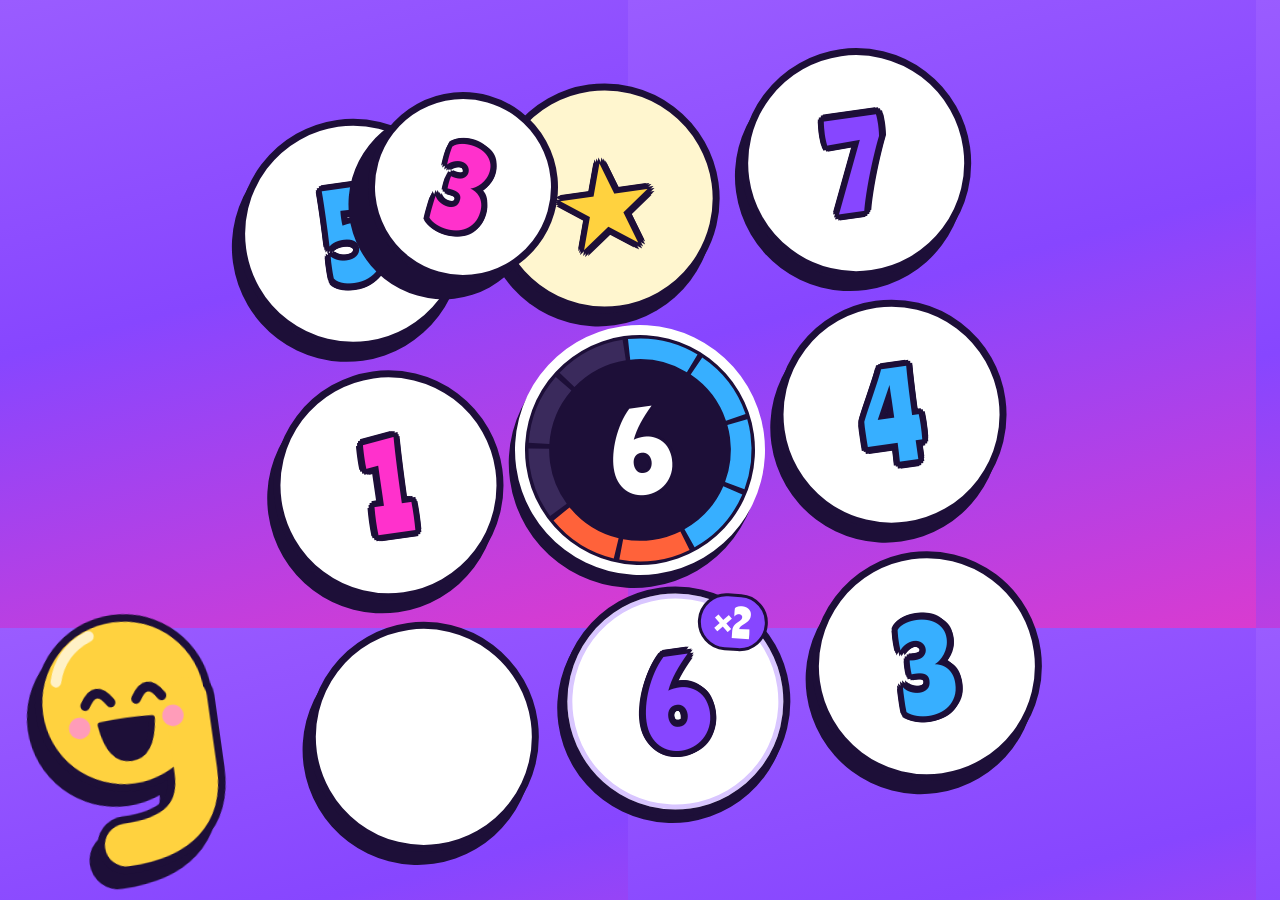
==== commit 2c6d8c67: "Redraw Nine as one seamless 9 and tidy the keyboard hints - Nine: one unbroken outline, stem drops s" ====
--- a/promo/thumbnail.html
+++ b/promo/thumbnail.html
@@ -39,10 +39,10 @@
         /* Nine cheering in the corner: the face of the game */
         .thumb-mascot {
             position: absolute;
-            left: 18px;
-            bottom: -6px;
-            width: 230px;
-            height: 285px;
+            left: 22px;
+            bottom: 26px;
+            width: 214px;
+            height: 266px;
             z-index: 5;
             transform: rotate(-8deg);
             filter: drop-shadow(-10px 14px 0 var(--ink));
@@ -58,7 +58,7 @@
     <script>
         // same ring drawing as the game: 9 segments, 6 filled by the tiles already played
         const board = document.getElementById('board')
-        const values = [[5, '#37afff'], ['★', '#ffd23f', 'is-wild'], [7, '#8746ff'], [1, '#ff31cc'], null, [4, '#37afff'], [8, '#ff623a'], [6, '#8746ff', 'is-double'], [3, '#37afff']]
+        const values = [[5, '#37afff'], ['★', '#ffd23f', 'is-wild'], [7, '#8746ff'], [1, '#ff31cc'], null, [4, '#37afff'], ['', '#ff623a'], [6, '#8746ff', 'is-double'], [3, '#37afff']]
         for (const v of values) {
             if (!v) {
                 const well = document.createElement('div')
--- a/styles.css
+++ b/styles.css
@@ -972,7 +972,23 @@
 .mini-tile { --o: 2px; color: var(--sky); }
 .mini-tile.is-next { color: var(--magenta); }
 
-.keys { margin: 0 0 20px; font-size: 0.9rem; color: var(--muted); line-height: 1.8; }
+/* keyboard hints: each key stays with its action; hidden where there is no keyboard */
+.keys {
+    display: flex;
+    flex-wrap: wrap;
+    justify-content: center;
+    gap: 8px 16px;
+    margin: 0 0 20px;
+    padding: 0;
+    list-style: none;
+    font-size: 0.9rem;
+    font-weight: 700;
+    color: var(--muted);
+}
+.keys li { white-space: nowrap; }
+@media (hover: none) and (pointer: coarse) {
+    .keys { display: none; }
+}
 
 kbd {
     font: inherit;
